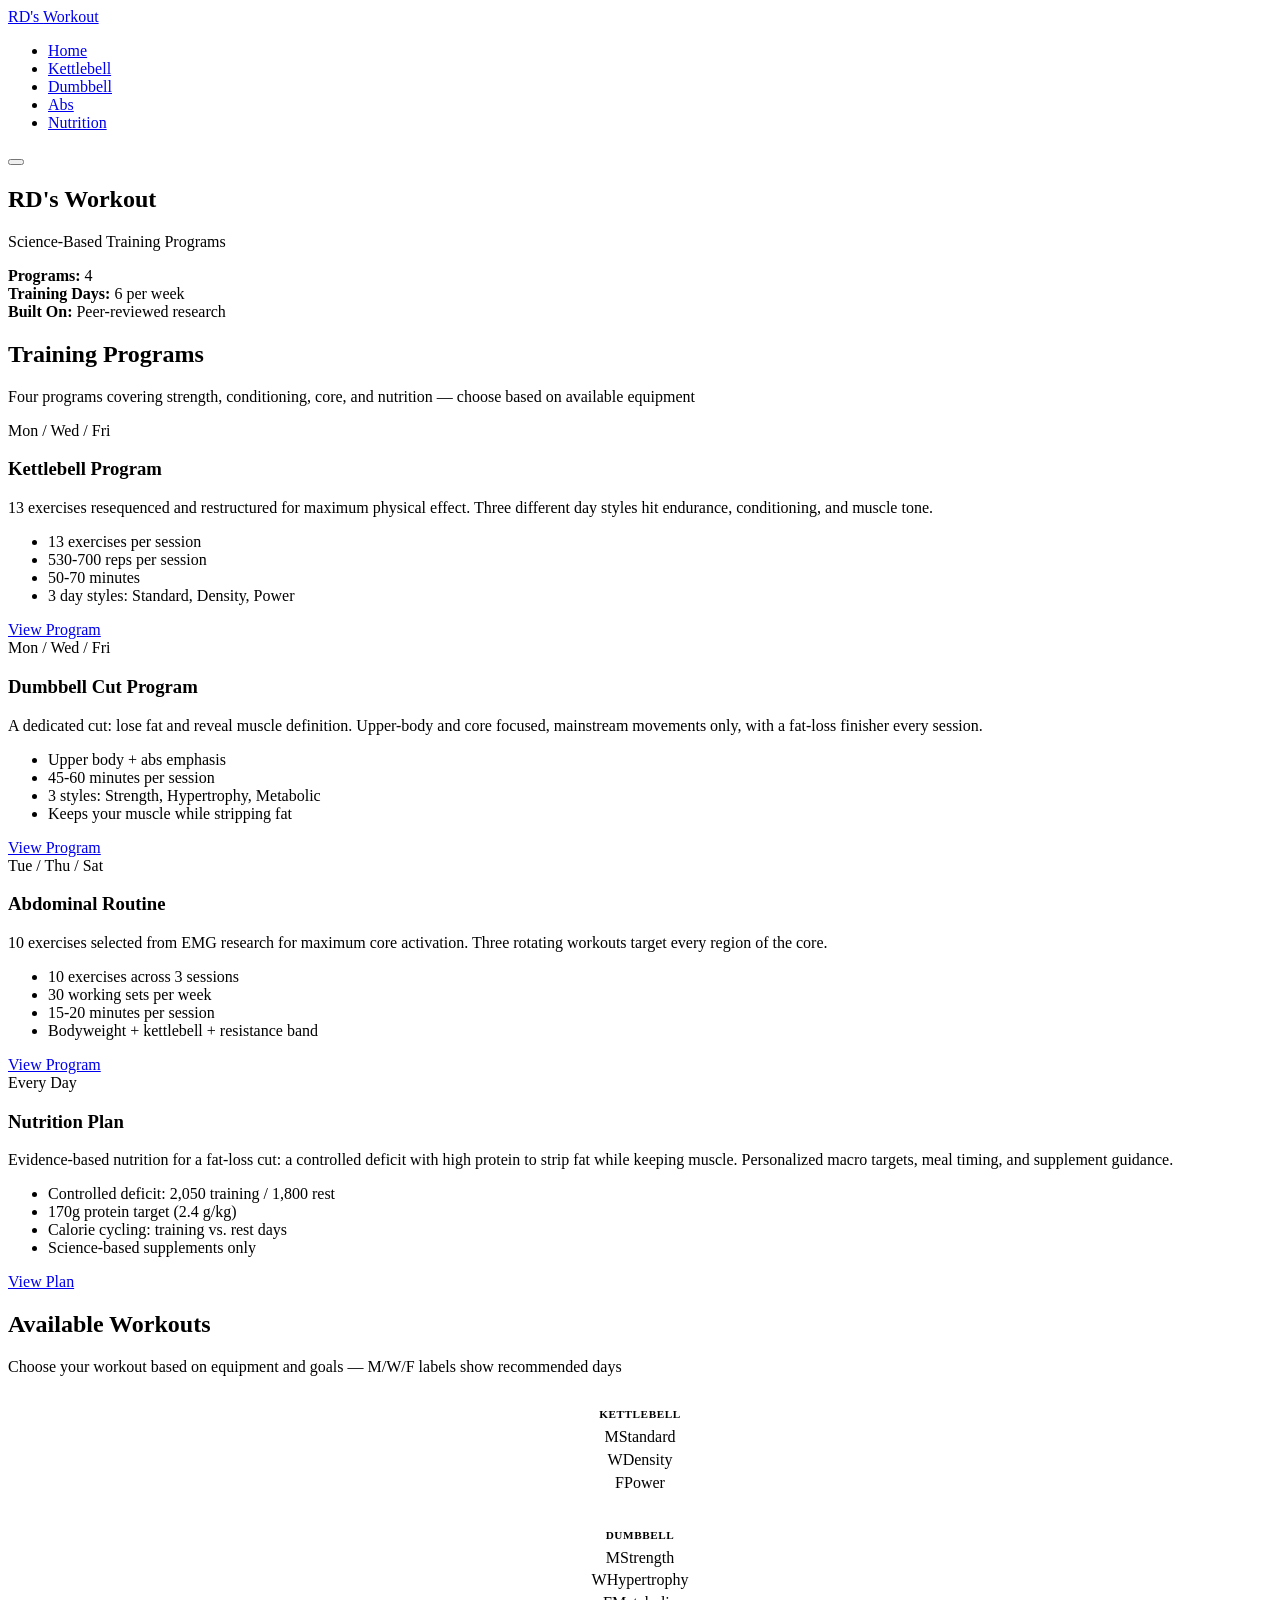
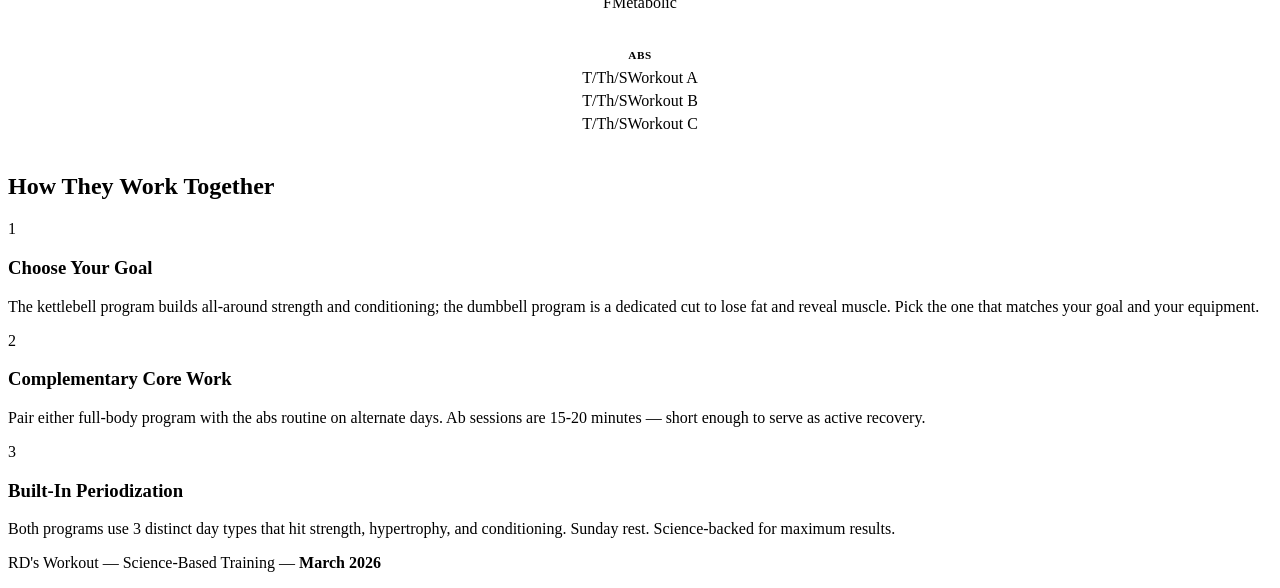
==== index.html @ 8291ac6d "Rework dumbbell program into a fat-loss cut Re-aim the dumbbell program at losing fat and revealing " ====
<!DOCTYPE html>
<html lang="en">
<head>
  <meta charset="UTF-8">
  <meta name="viewport" content="width=device-width, initial-scale=1.0">
  <title>RD's Workout</title>
  <link rel="preconnect" href="https://fonts.googleapis.com">
  <link href="https://fonts.googleapis.com/css2?family=Inter:wght@400;500;600;700;800&display=swap" rel="stylesheet">
  <link rel="stylesheet" href="css/style.css">
</head>
<body>

  <nav class="nav">
    <div class="nav-inner">
      <a href="index.html" class="nav-logo">RD's <span>Workout</span></a>
      <ul class="nav-links">
        <li><a href="index.html" class="active">Home</a></li>
        <li><a href="kettlebell.html">Kettlebell</a></li>
        <li><a href="dumbbell.html">Dumbbell</a></li>
        <li><a href="abs.html">Abs</a></li>
        <li><a href="nutrition.html">Nutrition</a></li>
      </ul>
      <button class="nav-toggle" aria-label="Toggle navigation" aria-expanded="false">
        <span></span><span></span><span></span>
      </button>
    </div>
  </nav>

  <main>
    <section class="hero">
      <div class="container">
        <h1>RD's Workout</h1>
        <p class="hero-subtitle">Science-Based Training Programs</p>
        <div class="hero-meta">
          <div class="hero-meta-item"><strong>Programs:</strong>&nbsp;4</div>
          <div class="hero-meta-item"><strong>Training Days:</strong>&nbsp;6 per week</div>
          <div class="hero-meta-item"><strong>Built On:</strong>&nbsp;Peer-reviewed research</div>
        </div>
      </div>
    </section>

    <!-- Programs -->
    <section class="section">
      <div class="container">
        <div class="section-header">
          <h2>Training Programs</h2>
          <p>Four programs covering strength, conditioning, core, and nutrition &mdash; choose based on available equipment</p>
        </div>

        <div class="program-grid" style="grid-template-columns: repeat(auto-fit, minmax(300px, 1fr));">
          <div class="program-card">
            <div class="program-schedule">Mon / Wed / Fri</div>
            <h3>Kettlebell Program</h3>
            <p>13 exercises resequenced and restructured for maximum physical effect. Three different day styles hit endurance, conditioning, and muscle tone.</p>
            <ul>
              <li>13 exercises per session</li>
              <li>530-700 reps per session</li>
              <li>50-70 minutes</li>
              <li>3 day styles: Standard, Density, Power</li>
            </ul>
            <a href="kettlebell.html" class="btn btn-primary">View Program</a>
          </div>

          <div class="program-card db-card">
            <div class="program-schedule">Mon / Wed / Fri</div>
            <h3>Dumbbell Cut Program</h3>
            <p>A dedicated cut: lose fat and reveal muscle definition. Upper-body and core focused, mainstream movements only, with a fat-loss finisher every session.</p>
            <ul>
              <li>Upper body + abs emphasis</li>
              <li>45-60 minutes per session</li>
              <li>3 styles: Strength, Hypertrophy, Metabolic</li>
              <li>Keeps your muscle while stripping fat</li>
            </ul>
            <a href="dumbbell.html" class="btn btn-primary">View Program</a>
          </div>

          <div class="program-card abs-card">
            <div class="program-schedule">Tue / Thu / Sat</div>
            <h3>Abdominal Routine</h3>
            <p>10 exercises selected from EMG research for maximum core activation. Three rotating workouts target every region of the core.</p>
            <ul>
              <li>10 exercises across 3 sessions</li>
              <li>30 working sets per week</li>
              <li>15-20 minutes per session</li>
              <li>Bodyweight + kettlebell + resistance band</li>
            </ul>
            <a href="abs.html" class="btn btn-primary">View Program</a>
          </div>

          <div class="program-card" style="border-top-color: #006BA6;">
            <div class="program-schedule">Every Day</div>
            <h3>Nutrition Plan</h3>
            <p>Evidence-based nutrition for a fat-loss cut: a controlled deficit with high protein to strip fat while keeping muscle. Personalized macro targets, meal timing, and supplement guidance.</p>
            <ul>
              <li>Controlled deficit: 2,050 training / 1,800 rest</li>
              <li>170g protein target (2.4 g/kg)</li>
              <li>Calorie cycling: training vs. rest days</li>
              <li>Science-based supplements only</li>
            </ul>
            <a href="nutrition.html" class="btn btn-primary">View Plan</a>
          </div>
        </div>
      </div>
    </section>

    <!-- Available Workouts -->
    <section class="section section-alt">
      <div class="container">
        <div class="section-header">
          <h2>Available Workouts</h2>
          <p>Choose your workout based on equipment and goals &mdash; M/W/F labels show recommended days</p>
        </div>

        <div class="card-grid" style="grid-template-columns: repeat(auto-fit, minmax(220px, 1fr));">
          <div class="card" style="text-align:center; padding:1rem;">
            <div style="font-size:0.7rem; text-transform:uppercase; letter-spacing:0.05em; color:var(--gray-600); font-weight:600; margin-bottom:0.5rem;">Kettlebell</div>
            <div class="week-day kb" style="margin:0.3rem 0;"><span class="week-day-name">M</span>Standard</div>
            <div class="week-day kb" style="margin:0.3rem 0;"><span class="week-day-name">W</span>Density</div>
            <div class="week-day kb" style="margin:0.3rem 0;"><span class="week-day-name">F</span>Power</div>
          </div>
          <div class="card" style="text-align:center; padding:1rem;">
            <div style="font-size:0.7rem; text-transform:uppercase; letter-spacing:0.05em; color:var(--gray-600); font-weight:600; margin-bottom:0.5rem;">Dumbbell</div>
            <div class="week-day db" style="margin:0.3rem 0;"><span class="week-day-name">M</span>Strength</div>
            <div class="week-day db" style="margin:0.3rem 0;"><span class="week-day-name">W</span>Hypertrophy</div>
            <div class="week-day db" style="margin:0.3rem 0;"><span class="week-day-name">F</span>Metabolic</div>
          </div>
          <div class="card" style="text-align:center; padding:1rem;">
            <div style="font-size:0.7rem; text-transform:uppercase; letter-spacing:0.05em; color:var(--gray-600); font-weight:600; margin-bottom:0.5rem;">Abs</div>
            <div class="week-day abs-day" style="margin:0.3rem 0;"><span class="week-day-name">T/Th/S</span>Workout A</div>
            <div class="week-day abs-day" style="margin:0.3rem 0;"><span class="week-day-name">T/Th/S</span>Workout B</div>
            <div class="week-day abs-day" style="margin:0.3rem 0;"><span class="week-day-name">T/Th/S</span>Workout C</div>
          </div>
        </div>
      </div>
    </section>

    <!-- How They Work Together -->
    <section class="section">
      <div class="container">
        <div class="section-header">
          <h2>How They Work Together</h2>
        </div>
        <div class="card-grid">
          <div class="card">
            <div class="card-number">1</div>
            <h3>Choose Your Goal</h3>
            <p>The kettlebell program builds all-around strength and conditioning; the dumbbell program is a dedicated cut to lose fat and reveal muscle. Pick the one that matches your goal and your equipment.</p>
          </div>
          <div class="card">
            <div class="card-number">2</div>
            <h3>Complementary Core Work</h3>
            <p>Pair either full-body program with the abs routine on alternate days. Ab sessions are 15-20 minutes &mdash; short enough to serve as active recovery.</p>
          </div>
          <div class="card">
            <div class="card-number">3</div>
            <h3>Built-In Periodization</h3>
            <p>Both programs use 3 distinct day types that hit strength, hypertrophy, and conditioning. Sunday rest. Science-backed for maximum results.</p>
          </div>
        </div>
      </div>
    </section>
  </main>

  <footer>
    <p>RD's Workout &mdash; Science-Based Training &mdash; <strong>March 2026</strong></p>
  </footer>

  <script src="js/main.js"></script>
</body>
</html>
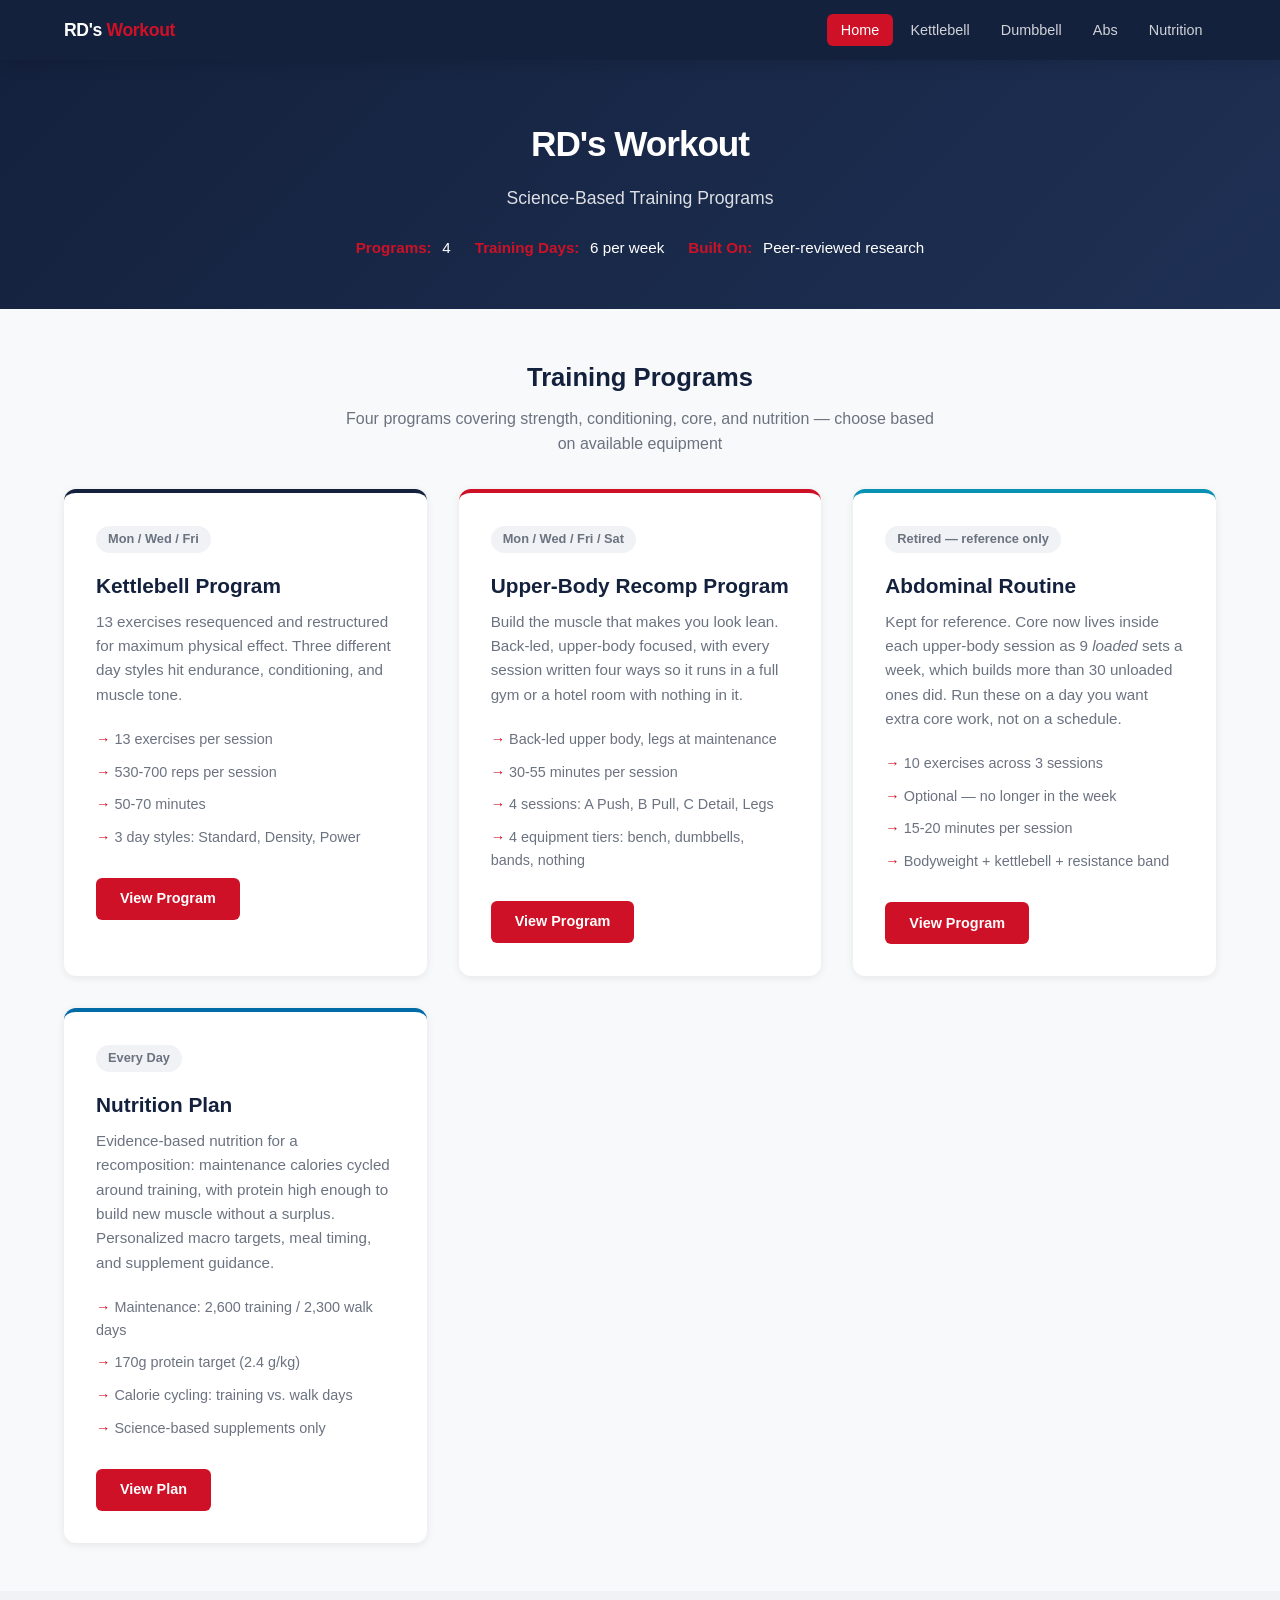
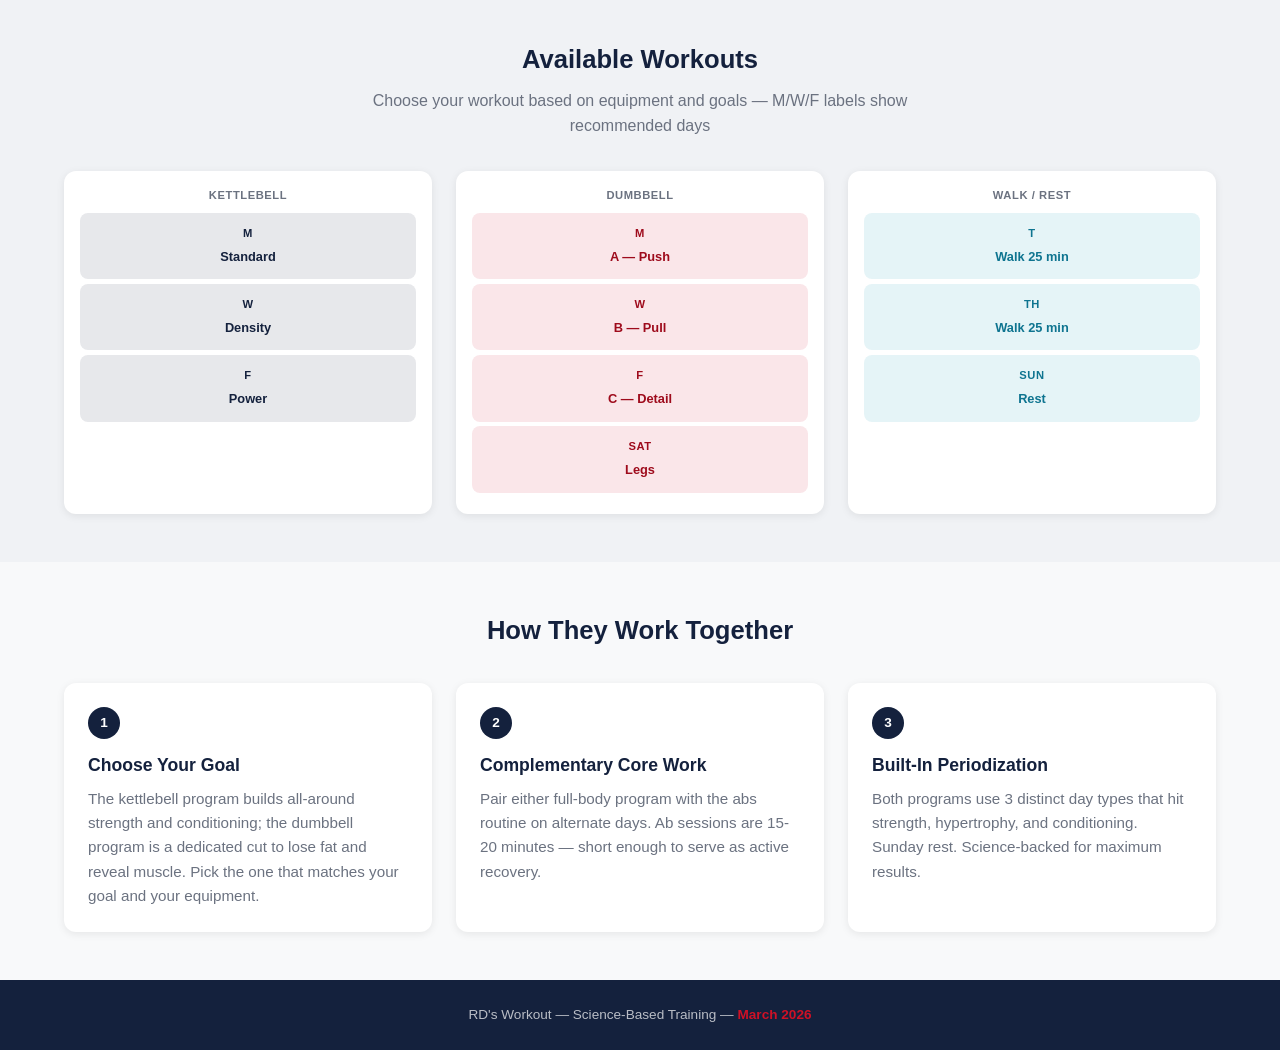
==== commit 9ddfde25: "Rework dumbbell program from fat-loss cut into upper-body recomposition At 155 lbs and 5'9.75", ther" ====
--- a/index.html
+++ b/index.html
@@ -62,25 +62,25 @@
           </div>
 
           <div class="program-card db-card">
-            <div class="program-schedule">Mon / Wed / Fri</div>
-            <h3>Dumbbell Cut Program</h3>
-            <p>A dedicated cut: lose fat and reveal muscle definition. Upper-body and core focused, mainstream movements only, with a fat-loss finisher every session.</p>
+            <div class="program-schedule">Mon / Wed / Fri / Sat</div>
+            <h3>Upper-Body Recomp Program</h3>
+            <p>Build the muscle that makes you look lean. Back-led, upper-body focused, with every session written four ways so it runs in a full gym or a hotel room with nothing in it.</p>
             <ul>
-              <li>Upper body + abs emphasis</li>
-              <li>45-60 minutes per session</li>
-              <li>3 styles: Strength, Hypertrophy, Metabolic</li>
-              <li>Keeps your muscle while stripping fat</li>
+              <li>Back-led upper body, legs at maintenance</li>
+              <li>30-55 minutes per session</li>
+              <li>4 sessions: A Push, B Pull, C Detail, Legs</li>
+              <li>4 equipment tiers: bench, dumbbells, bands, nothing</li>
             </ul>
             <a href="dumbbell.html" class="btn btn-primary">View Program</a>
           </div>
 
           <div class="program-card abs-card">
-            <div class="program-schedule">Tue / Thu / Sat</div>
+            <div class="program-schedule">Retired &mdash; reference only</div>
             <h3>Abdominal Routine</h3>
-            <p>10 exercises selected from EMG research for maximum core activation. Three rotating workouts target every region of the core.</p>
+            <p>Kept for reference. Core now lives inside each upper-body session as 9 <em>loaded</em> sets a week, which builds more than 30 unloaded ones did. Run these on a day you want extra core work, not on a schedule.</p>
             <ul>
               <li>10 exercises across 3 sessions</li>
-              <li>30 working sets per week</li>
+              <li>Optional &mdash; no longer in the week</li>
               <li>15-20 minutes per session</li>
               <li>Bodyweight + kettlebell + resistance band</li>
             </ul>
@@ -90,11 +90,11 @@
           <div class="program-card" style="border-top-color: #006BA6;">
             <div class="program-schedule">Every Day</div>
             <h3>Nutrition Plan</h3>
-            <p>Evidence-based nutrition for a fat-loss cut: a controlled deficit with high protein to strip fat while keeping muscle. Personalized macro targets, meal timing, and supplement guidance.</p>
+            <p>Evidence-based nutrition for a recomposition: maintenance calories cycled around training, with protein high enough to build new muscle without a surplus. Personalized macro targets, meal timing, and supplement guidance.</p>
             <ul>
-              <li>Controlled deficit: 2,050 training / 1,800 rest</li>
+              <li>Maintenance: 2,600 training / 2,300 walk days</li>
               <li>170g protein target (2.4 g/kg)</li>
-              <li>Calorie cycling: training vs. rest days</li>
+              <li>Calorie cycling: training vs. walk days</li>
               <li>Science-based supplements only</li>
             </ul>
             <a href="nutrition.html" class="btn btn-primary">View Plan</a>
@@ -120,15 +120,16 @@
           </div>
           <div class="card" style="text-align:center; padding:1rem;">
             <div style="font-size:0.7rem; text-transform:uppercase; letter-spacing:0.05em; color:var(--gray-600); font-weight:600; margin-bottom:0.5rem;">Dumbbell</div>
-            <div class="week-day db" style="margin:0.3rem 0;"><span class="week-day-name">M</span>Strength</div>
-            <div class="week-day db" style="margin:0.3rem 0;"><span class="week-day-name">W</span>Hypertrophy</div>
-            <div class="week-day db" style="margin:0.3rem 0;"><span class="week-day-name">F</span>Metabolic</div>
+            <div class="week-day db" style="margin:0.3rem 0;"><span class="week-day-name">M</span>A &mdash; Push</div>
+            <div class="week-day db" style="margin:0.3rem 0;"><span class="week-day-name">W</span>B &mdash; Pull</div>
+            <div class="week-day db" style="margin:0.3rem 0;"><span class="week-day-name">F</span>C &mdash; Detail</div>
+            <div class="week-day db" style="margin:0.3rem 0;"><span class="week-day-name">Sat</span>Legs</div>
           </div>
           <div class="card" style="text-align:center; padding:1rem;">
-            <div style="font-size:0.7rem; text-transform:uppercase; letter-spacing:0.05em; color:var(--gray-600); font-weight:600; margin-bottom:0.5rem;">Abs</div>
-            <div class="week-day abs-day" style="margin:0.3rem 0;"><span class="week-day-name">T/Th/S</span>Workout A</div>
-            <div class="week-day abs-day" style="margin:0.3rem 0;"><span class="week-day-name">T/Th/S</span>Workout B</div>
-            <div class="week-day abs-day" style="margin:0.3rem 0;"><span class="week-day-name">T/Th/S</span>Workout C</div>
+            <div style="font-size:0.7rem; text-transform:uppercase; letter-spacing:0.05em; color:var(--gray-600); font-weight:600; margin-bottom:0.5rem;">Walk / Rest</div>
+            <div class="week-day abs-day" style="margin:0.3rem 0;"><span class="week-day-name">T</span>Walk 25 min</div>
+            <div class="week-day abs-day" style="margin:0.3rem 0;"><span class="week-day-name">Th</span>Walk 25 min</div>
+            <div class="week-day abs-day" style="margin:0.3rem 0;"><span class="week-day-name">Sun</span>Rest</div>
           </div>
         </div>
       </div>
--- a/css/style.css
+++ b/css/style.css
@@ -0,0 +1,933 @@
+/* ============================================
+   Kettlebell Workout — Clean & Modern Theme
+   ============================================ */
+
+:root {
+  --navy: #14213D;
+  --navy-light: #1e3054;
+  --accent: #CE1126;
+  --accent-hover: #a80e1f;
+  --powder-blue: #006BA6;
+  --bg: #f8f9fa;
+  --white: #ffffff;
+  --gray-50: #f0f2f5;
+  --gray-100: #e1e5ea;
+  --gray-300: #b0b8c4;
+  --gray-600: #6b7280;
+  --gray-800: #333333;
+  --shadow: 0 2px 8px rgba(0,0,0,0.08);
+  --shadow-lg: 0 4px 16px rgba(0,0,0,0.12);
+  --radius: 8px;
+  --radius-lg: 12px;
+  --transition: 0.2s ease;
+}
+
+/* Reset */
+*, *::before, *::after { box-sizing: border-box; margin: 0; padding: 0; }
+
+body {
+  font-family: 'Inter', -apple-system, BlinkMacSystemFont, 'Segoe UI', Roboto, sans-serif;
+  background: var(--bg);
+  color: var(--gray-800);
+  line-height: 1.6;
+  -webkit-font-smoothing: antialiased;
+}
+
+a { color: var(--navy); text-decoration: none; transition: color var(--transition); }
+a:hover { color: var(--accent); }
+
+/* ============================================
+   Navigation
+   ============================================ */
+
+.nav {
+  position: fixed;
+  top: 0;
+  left: 0;
+  right: 0;
+  z-index: 1000;
+  background: var(--navy);
+  box-shadow: var(--shadow-lg);
+}
+
+.nav-inner {
+  max-width: 1200px;
+  margin: 0 auto;
+  padding: 0 1.5rem;
+  display: flex;
+  align-items: center;
+  justify-content: space-between;
+  height: 60px;
+}
+
+.nav-logo {
+  color: var(--white);
+  font-weight: 700;
+  font-size: 1.1rem;
+  letter-spacing: -0.02em;
+}
+
+.nav-logo span { color: var(--accent); }
+
+.nav-links {
+  display: flex;
+  list-style: none;
+  gap: 0.25rem;
+}
+
+.nav-links a {
+  color: rgba(255,255,255,0.8);
+  padding: 0.5rem 0.85rem;
+  border-radius: 6px;
+  font-size: 0.9rem;
+  font-weight: 500;
+  transition: all var(--transition);
+}
+
+.nav-links a:hover { color: var(--white); background: rgba(255,255,255,0.1); }
+.nav-links a.active { color: var(--white); background: var(--accent); }
+
+.nav-toggle {
+  display: none;
+  background: none;
+  border: none;
+  cursor: pointer;
+  padding: 0.5rem;
+}
+
+.nav-toggle span {
+  display: block;
+  width: 24px;
+  height: 2px;
+  background: var(--white);
+  margin: 5px 0;
+  transition: all var(--transition);
+}
+
+/* Sub-navigation (KB pages) */
+.subnav {
+  background: var(--gray-50);
+  border-bottom: 1px solid var(--gray-100);
+  position: fixed;
+  top: 60px;
+  left: 0;
+  right: 0;
+  z-index: 999;
+}
+
+.subnav-inner {
+  max-width: 1200px;
+  margin: 0 auto;
+  padding: 0 1.5rem;
+  display: flex;
+  gap: 0.25rem;
+  height: 40px;
+  align-items: center;
+}
+
+.subnav a {
+  color: var(--gray-600);
+  padding: 0.35rem 0.75rem;
+  border-radius: 5px;
+  font-size: 0.82rem;
+  font-weight: 500;
+  transition: all var(--transition);
+}
+
+.subnav a:hover { color: var(--navy); background: var(--gray-100); }
+.subnav a.active { color: var(--white); background: var(--navy); }
+
+.has-subnav main { padding-top: 100px; }
+
+/* ============================================
+   Layout
+   ============================================ */
+
+.container {
+  max-width: 1200px;
+  margin: 0 auto;
+  padding: 0 1.5rem;
+}
+
+main { padding-top: 60px; }
+
+/* ============================================
+   Hero
+   ============================================ */
+
+.hero {
+  background: linear-gradient(135deg, var(--navy) 0%, var(--navy-light) 100%);
+  color: var(--white);
+  padding: 3.5rem 0 3rem;
+  text-align: center;
+}
+
+.hero h1 {
+  font-size: 2.2rem;
+  font-weight: 800;
+  letter-spacing: -0.03em;
+  margin-bottom: 0.75rem;
+}
+
+.hero-subtitle {
+  font-size: 1.1rem;
+  opacity: 0.85;
+  margin-bottom: 1.5rem;
+}
+
+.hero-meta {
+  display: flex;
+  justify-content: center;
+  flex-wrap: wrap;
+  gap: 1.5rem;
+}
+
+.hero-meta-item {
+  display: flex;
+  align-items: center;
+  gap: 0.4rem;
+  font-size: 0.95rem;
+}
+
+.hero-meta-item strong { color: var(--accent); }
+
+/* ============================================
+   Day Header (workout pages)
+   ============================================ */
+
+.day-hero {
+  padding: 3rem 0 2rem;
+  text-align: center;
+}
+
+.day-hero.monday { background: linear-gradient(135deg, #14213D 0%, #1e3054 100%); color: white; }
+.day-hero.wednesday { background: linear-gradient(135deg, #9e0b1c 0%, #CE1126 100%); color: white; }
+.day-hero.friday { background: linear-gradient(135deg, #14213D 0%, #1e3054 100%); color: white; }
+.day-hero.strength { background: linear-gradient(135deg, #14213D 0%, #1e3054 100%); color: white; }
+.day-hero.hypertrophy { background: linear-gradient(135deg, #9e0b1c 0%, #CE1126 100%); color: white; }
+.day-hero.metabolic { background: linear-gradient(135deg, #004d73 0%, #006BA6 100%); color: white; }
+
+.day-hero h1 { font-size: 2rem; font-weight: 800; margin-bottom: 0.5rem; }
+.day-hero .day-tag {
+  display: inline-block;
+  background: rgba(255,255,255,0.2);
+  padding: 0.25rem 1rem;
+  border-radius: 20px;
+  font-size: 0.85rem;
+  font-weight: 600;
+  text-transform: uppercase;
+  letter-spacing: 0.05em;
+  margin-bottom: 1rem;
+}
+
+.day-info {
+  display: flex;
+  justify-content: center;
+  flex-wrap: wrap;
+  gap: 2rem;
+  margin-top: 1rem;
+}
+
+.day-info-item { font-size: 0.95rem; opacity: 0.9; }
+.day-info-item strong { opacity: 1; }
+
+/* ============================================
+   Section
+   ============================================ */
+
+.section { padding: 3rem 0; }
+.section-alt { background: var(--gray-50); }
+
+.section-header {
+  text-align: center;
+  margin-bottom: 2rem;
+}
+
+.section-header h2 {
+  font-size: 1.6rem;
+  color: var(--navy);
+  font-weight: 700;
+  margin-bottom: 0.5rem;
+}
+
+.section-header p {
+  color: var(--gray-600);
+  max-width: 600px;
+  margin: 0 auto;
+}
+
+/* ============================================
+   Cards
+   ============================================ */
+
+.card-grid {
+  display: grid;
+  grid-template-columns: repeat(auto-fit, minmax(320px, 1fr));
+  gap: 1.5rem;
+}
+
+.card {
+  background: var(--white);
+  border-radius: var(--radius-lg);
+  box-shadow: var(--shadow);
+  padding: 1.5rem;
+  transition: box-shadow var(--transition), transform var(--transition);
+}
+
+.card:hover { box-shadow: var(--shadow-lg); transform: translateY(-2px); }
+
+.card-number {
+  display: inline-flex;
+  align-items: center;
+  justify-content: center;
+  width: 32px;
+  height: 32px;
+  background: var(--navy);
+  color: var(--white);
+  border-radius: 50%;
+  font-size: 0.85rem;
+  font-weight: 700;
+  margin-bottom: 0.75rem;
+}
+
+.card h3 {
+  font-size: 1.1rem;
+  color: var(--navy);
+  margin-bottom: 0.5rem;
+}
+
+.card p { color: var(--gray-600); font-size: 0.95rem; }
+
+/* Day cards */
+.day-card {
+  border-top: 4px solid var(--navy);
+  text-align: center;
+}
+
+.day-card.monday-card { border-top-color: var(--navy); }
+.day-card.wednesday-card { border-top-color: var(--accent); }
+.day-card.friday-card { border-top-color: #006BA6; }
+.day-card.strength-card { border-top-color: var(--navy); }
+.day-card.hypertrophy-card { border-top-color: var(--accent); }
+.day-card.metabolic-card { border-top-color: var(--powder-blue); }
+
+.day-card h3 { font-size: 1.2rem; margin-bottom: 0.25rem; }
+.day-card .day-label { color: var(--gray-600); font-size: 0.85rem; text-transform: uppercase; letter-spacing: 0.05em; font-weight: 600; margin-bottom: 0.75rem; }
+.day-card ul { list-style: none; text-align: left; margin: 1rem 0; }
+.day-card ul li { padding: 0.3rem 0; font-size: 0.9rem; color: var(--gray-600); }
+.day-card ul li::before { content: "→ "; color: var(--accent); font-weight: 700; }
+
+.btn {
+  display: inline-block;
+  padding: 0.6rem 1.5rem;
+  border-radius: 6px;
+  font-weight: 600;
+  font-size: 0.9rem;
+  transition: all var(--transition);
+  cursor: pointer;
+  border: none;
+}
+
+.btn-primary { background: var(--accent); color: var(--white); }
+.btn-primary:hover { background: var(--accent-hover); color: var(--white); }
+.btn-outline { border: 2px solid var(--navy); color: var(--navy); background: transparent; }
+.btn-outline:hover { background: var(--navy); color: var(--white); }
+
+/* ============================================
+   Tables
+   ============================================ */
+
+.table-wrap {
+  overflow-x: auto;
+  margin: 1.5rem 0;
+  border-radius: var(--radius-lg);
+  box-shadow: var(--shadow);
+}
+
+table {
+  width: 100%;
+  border-collapse: collapse;
+  background: var(--white);
+  font-size: 0.9rem;
+}
+
+thead { background: var(--navy); color: var(--white); }
+thead th {
+  padding: 0.85rem 1rem;
+  text-align: left;
+  font-weight: 600;
+  font-size: 0.8rem;
+  text-transform: uppercase;
+  letter-spacing: 0.04em;
+  white-space: nowrap;
+}
+
+tbody td {
+  padding: 0.75rem 1rem;
+  border-bottom: 1px solid var(--gray-100);
+  vertical-align: top;
+}
+
+tbody tr:last-child td { border-bottom: none; }
+tbody tr:hover { background: var(--gray-50); }
+
+.exercise-name { font-weight: 600; color: var(--navy); }
+
+.phase-badge {
+  display: inline-block;
+  padding: 0.15rem 0.5rem;
+  border-radius: 4px;
+  font-size: 0.7rem;
+  font-weight: 700;
+  text-transform: uppercase;
+  letter-spacing: 0.03em;
+}
+
+.phase-power { background: #fef3c7; color: #92400e; }
+.phase-compound-pull { background: #dbeafe; color: #1e40af; }
+.phase-compound-push { background: #ede9fe; color: #5b21b6; }
+.phase-accessory { background: #d1fae5; color: #065f46; }
+.phase-isolation { background: #fce7f3; color: #9d174d; }
+.phase-core { background: #ffedd5; color: #9a3412; }
+.phase-mobility { background: #e0e7ff; color: #3730a3; }
+.phase-stability { background: #ccfbf1; color: #0f766e; }
+.phase-flexion { background: #fef3c7; color: #92400e; }
+.phase-rotation { background: #ede9fe; color: #5b21b6; }
+.phase-isometric { background: #e0e7ff; color: #3730a3; }
+.phase-anti-rotation { background: #dbeafe; color: #1e40af; }
+.phase-compound-lower { background: #fef3c7; color: #92400e; }
+.phase-finisher { background: #fecaca; color: #991b1b; }
+.phase-carry { background: #ccfbf1; color: #0f766e; }
+
+.demo-link {
+  display: inline-block;
+  margin-top: 0.25rem;
+  font-size: 0.8rem;
+  color: var(--accent);
+  font-weight: 600;
+}
+
+.demo-link:hover { text-decoration: underline; }
+
+.total-reps {
+  background: var(--navy);
+  color: var(--white);
+  padding: 1rem 1.5rem;
+  border-radius: var(--radius);
+  text-align: center;
+  font-weight: 600;
+  margin: 1.5rem 0;
+}
+
+/* ============================================
+   Exercise Cards (exercises page)
+   ============================================ */
+
+.exercise-card {
+  background: var(--white);
+  border-radius: var(--radius-lg);
+  box-shadow: var(--shadow);
+  overflow: hidden;
+  margin-bottom: 2rem;
+}
+
+.exercise-card-header {
+  display: flex;
+  align-items: center;
+  gap: 1rem;
+  padding: 1.25rem 1.5rem;
+  background: var(--gray-50);
+  border-bottom: 1px solid var(--gray-100);
+}
+
+.exercise-card-num {
+  display: inline-flex;
+  align-items: center;
+  justify-content: center;
+  width: 40px;
+  height: 40px;
+  background: var(--navy);
+  color: var(--white);
+  border-radius: 50%;
+  font-size: 1rem;
+  font-weight: 700;
+  flex-shrink: 0;
+}
+
+.exercise-card-header h3 { font-size: 1.2rem; color: var(--navy); }
+
+.exercise-card-body {
+  display: grid;
+  grid-template-columns: 1fr 1fr;
+  gap: 1.5rem;
+  padding: 1.5rem;
+}
+
+.video-wrap {
+  position: relative;
+  padding-bottom: 56.25%;
+  height: 0;
+  border-radius: var(--radius);
+  overflow: hidden;
+  background: #000;
+}
+
+.video-wrap iframe {
+  position: absolute;
+  top: 0;
+  left: 0;
+  width: 100%;
+  height: 100%;
+  border: none;
+}
+
+.form-cues h4 {
+  font-size: 0.95rem;
+  color: var(--navy);
+  margin-bottom: 0.75rem;
+}
+
+.form-cues ul {
+  list-style: none;
+  padding: 0;
+}
+
+.form-cues li {
+  padding: 0.35rem 0;
+  padding-left: 1.25rem;
+  position: relative;
+  font-size: 0.9rem;
+  color: var(--gray-600);
+}
+
+.form-cues li::before {
+  content: "→";
+  position: absolute;
+  left: 0;
+  color: var(--accent);
+  font-weight: 700;
+}
+
+.exercise-usage {
+  grid-column: 1 / -1;
+  padding-top: 1rem;
+  border-top: 1px solid var(--gray-100);
+  font-size: 0.85rem;
+  color: var(--gray-600);
+}
+
+.exercise-usage strong { color: var(--navy); }
+
+.no-video {
+  display: flex;
+  flex-direction: column;
+  align-items: center;
+  justify-content: center;
+  background: var(--gray-50);
+  border-radius: var(--radius);
+  padding: 2rem;
+  text-align: center;
+  min-height: 200px;
+}
+
+.no-video p { color: var(--gray-600); font-size: 0.9rem; margin-bottom: 0.75rem; }
+
+/* ============================================
+   Cooldown
+   ============================================ */
+
+.cooldown {
+  background: var(--gray-50);
+  border-radius: var(--radius-lg);
+  padding: 1.5rem;
+  margin: 2rem 0;
+}
+
+.cooldown h3 {
+  color: var(--navy);
+  font-size: 1.1rem;
+  margin-bottom: 0.75rem;
+}
+
+.cooldown ul { list-style: none; }
+.cooldown li {
+  padding: 0.3rem 0;
+  font-size: 0.9rem;
+  color: var(--gray-600);
+}
+.cooldown li::before { content: "• "; color: var(--accent); font-weight: 700; }
+
+/* ============================================
+   Day Navigation
+   ============================================ */
+
+.day-nav {
+  display: flex;
+  justify-content: space-between;
+  padding: 2rem 0;
+  border-top: 1px solid var(--gray-100);
+  margin-top: 2rem;
+}
+
+.day-nav a {
+  display: flex;
+  align-items: center;
+  gap: 0.5rem;
+  font-weight: 600;
+  font-size: 0.95rem;
+}
+
+/* ============================================
+   Progression Timeline
+   ============================================ */
+
+.timeline {
+  position: relative;
+  padding-left: 2rem;
+}
+
+.timeline::before {
+  content: "";
+  position: absolute;
+  left: 0.5rem;
+  top: 0;
+  bottom: 0;
+  width: 3px;
+  background: var(--gray-100);
+  border-radius: 2px;
+}
+
+.timeline-item {
+  position: relative;
+  padding-bottom: 2rem;
+}
+
+.timeline-item::before {
+  content: "";
+  position: absolute;
+  left: -1.65rem;
+  top: 0.35rem;
+  width: 12px;
+  height: 12px;
+  border-radius: 50%;
+  background: var(--accent);
+  border: 3px solid var(--bg);
+}
+
+.timeline-item h3 {
+  color: var(--navy);
+  font-size: 1.1rem;
+  margin-bottom: 0.5rem;
+}
+
+.timeline-item ul { list-style: none; }
+.timeline-item li {
+  padding: 0.25rem 0;
+  font-size: 0.9rem;
+  color: var(--gray-600);
+}
+.timeline-item li::before { content: "→ "; color: var(--accent); font-weight: 700; }
+
+/* ============================================
+   Quick Reference
+   ============================================ */
+
+.quick-ref {
+  display: grid;
+  grid-template-columns: 1fr 1fr;
+  gap: 1.5rem;
+}
+
+.quick-ref-list {
+  background: var(--white);
+  border-radius: var(--radius-lg);
+  box-shadow: var(--shadow);
+  padding: 1.5rem;
+}
+
+.quick-ref-list h3 {
+  color: var(--navy);
+  margin-bottom: 1rem;
+  font-size: 1.1rem;
+}
+
+.quick-ref-list ol {
+  list-style: none;
+  counter-reset: item;
+}
+
+.quick-ref-list ol li {
+  counter-increment: item;
+  padding: 0.4rem 0;
+  font-size: 0.9rem;
+  display: flex;
+  align-items: center;
+  gap: 0.5rem;
+}
+
+.quick-ref-list ol li::before {
+  content: counter(item);
+  display: inline-flex;
+  align-items: center;
+  justify-content: center;
+  width: 24px;
+  height: 24px;
+  background: var(--navy);
+  color: var(--white);
+  border-radius: 50%;
+  font-size: 0.75rem;
+  font-weight: 700;
+  flex-shrink: 0;
+}
+
+/* ============================================
+   Footer
+   ============================================ */
+
+footer {
+  background: var(--navy);
+  color: rgba(255,255,255,0.7);
+  text-align: center;
+  padding: 1.5rem;
+  font-size: 0.85rem;
+}
+
+footer strong { color: var(--accent); }
+
+/* ============================================
+   Abs Program
+   ============================================ */
+
+.day-hero.abs { background: linear-gradient(135deg, #14213D 0%, #1e3054 100%); color: white; }
+
+.abs-card { border-top-color: #0891b2; }
+
+.program-grid {
+  display: grid;
+  grid-template-columns: 1fr 1fr;
+  gap: 2rem;
+  margin-top: 1.5rem;
+}
+
+.program-card {
+  background: var(--white);
+  border-radius: var(--radius-lg);
+  box-shadow: var(--shadow);
+  padding: 2rem;
+  border-top: 4px solid var(--navy);
+  transition: box-shadow var(--transition), transform var(--transition);
+}
+
+.program-card:hover { box-shadow: var(--shadow-lg); transform: translateY(-2px); }
+.program-card.abs-card { border-top-color: #0891b2; }
+
+.program-card h3 {
+  font-size: 1.3rem;
+  color: var(--navy);
+  margin-bottom: 0.5rem;
+}
+
+.program-card .program-schedule {
+  display: inline-block;
+  padding: 0.2rem 0.75rem;
+  border-radius: 20px;
+  font-size: 0.8rem;
+  font-weight: 600;
+  background: var(--gray-50);
+  color: var(--gray-600);
+  margin-bottom: 1rem;
+}
+
+.program-card p { color: var(--gray-600); font-size: 0.95rem; margin-bottom: 1rem; }
+.program-card ul { list-style: none; margin-bottom: 1.5rem; }
+.program-card ul li { padding: 0.3rem 0; font-size: 0.9rem; color: var(--gray-600); }
+.program-card ul li::before { content: "→ "; color: var(--accent); font-weight: 700; }
+
+.week-grid {
+  display: grid;
+  grid-template-columns: repeat(7, 1fr);
+  gap: 0.5rem;
+  text-align: center;
+  margin-top: 1.5rem;
+}
+
+.week-day {
+  padding: 0.75rem 0.25rem;
+  border-radius: var(--radius);
+  font-size: 0.8rem;
+  font-weight: 600;
+}
+
+.week-day .week-day-name {
+  display: block;
+  font-size: 0.7rem;
+  text-transform: uppercase;
+  letter-spacing: 0.05em;
+  margin-bottom: 0.25rem;
+}
+
+.week-day.kb { background: rgba(20,33,61,0.1); color: var(--navy); }
+.week-day.db { background: rgba(206,17,38,0.1); color: #9e0b1c; }
+.week-day.abs-day { background: rgba(8,145,178,0.1); color: #0e7490; }
+.week-day.rest { background: var(--gray-50); color: var(--gray-300); }
+
+/* Workout section dividers */
+.workout-divider {
+  display: flex;
+  align-items: center;
+  gap: 1rem;
+  margin: 2.5rem 0 1.5rem;
+}
+
+.workout-divider h3 {
+  white-space: nowrap;
+  color: var(--navy);
+  font-size: 1.2rem;
+}
+
+.workout-divider::after {
+  content: "";
+  flex: 1;
+  height: 2px;
+  background: var(--gray-100);
+}
+
+.workout-meta {
+  display: flex;
+  gap: 1.5rem;
+  flex-wrap: wrap;
+  margin-bottom: 1rem;
+  font-size: 0.9rem;
+  color: var(--gray-600);
+}
+
+.workout-meta strong { color: var(--navy); }
+
+/* ============================================
+   Responsive
+   ============================================ */
+
+@media (max-width: 768px) {
+  .nav-links { display: none; }
+  .nav-links.open {
+    display: flex;
+    flex-direction: column;
+    position: absolute;
+    top: 60px;
+    left: 0;
+    right: 0;
+    background: var(--navy);
+    padding: 1rem;
+    box-shadow: var(--shadow-lg);
+  }
+  .nav-toggle { display: block; }
+
+  .subnav-inner { gap: 0.15rem; overflow-x: auto; }
+  .subnav a { font-size: 0.75rem; padding: 0.3rem 0.5rem; white-space: nowrap; }
+  .has-subnav .nav-links.open { top: 60px; }
+
+  .hero h1 { font-size: 1.6rem; }
+  .hero-meta { gap: 0.75rem; }
+
+  .card-grid { grid-template-columns: 1fr; }
+  .program-grid { grid-template-columns: 1fr; }
+  .week-grid { grid-template-columns: repeat(7, 1fr); gap: 0.25rem; }
+  .week-day { padding: 0.5rem 0.15rem; font-size: 0.7rem; }
+
+  .exercise-card-body { grid-template-columns: 1fr; }
+
+  .quick-ref { grid-template-columns: 1fr; }
+
+  .day-hero h1 { font-size: 1.5rem; }
+  .day-info { gap: 1rem; }
+
+  table { font-size: 0.8rem; }
+  thead th, tbody td { padding: 0.5rem 0.6rem; }
+}
+
+@media (max-width: 480px) {
+  .hero h1 { font-size: 1.3rem; }
+  .section { padding: 2rem 0; }
+  .container { padding: 0 1rem; }
+}
+
+/* ============================================
+   Dumbbell Program
+   ============================================ */
+
+.program-card.db-card { border-top-color: var(--accent); }
+
+.superset-label {
+  display: inline-block;
+  padding: 0.15rem 0.5rem;
+  border-radius: 4px;
+  font-size: 0.7rem;
+  font-weight: 700;
+  text-transform: uppercase;
+  letter-spacing: 0.03em;
+  background: var(--accent);
+  color: var(--white);
+  margin-right: 0.5rem;
+}
+
+.circuit-header {
+  background: var(--navy);
+  color: var(--white);
+  padding: 0.6rem 1rem;
+  font-weight: 700;
+  font-size: 0.85rem;
+  text-transform: uppercase;
+  letter-spacing: 0.03em;
+}
+
+.circuit-header.circuit-b { background: #1e3054; }
+.circuit-header.finisher { background: #9e0b1c; }
+
+tbody tr.superset-a { background: rgba(206,17,38,0.03); }
+tbody tr.superset-b { background: rgba(206,17,38,0.06); border-bottom: 2px solid var(--gray-100) !important; }
+
+.tempo-badge {
+  display: inline-block;
+  padding: 0.1rem 0.4rem;
+  border-radius: 3px;
+  font-size: 0.7rem;
+  font-weight: 600;
+  background: var(--gray-50);
+  color: var(--gray-600);
+  font-family: monospace;
+}
+
+/* --- Equipment tier tabs (recomp program day pages) --- */
+.tier-tabs {
+  display: flex;
+  flex-wrap: wrap;
+  gap: 0.5rem;
+  justify-content: center;
+  margin-bottom: 1.25rem;
+}
+.tier-tab {
+  font-family: inherit;
+  font-size: 0.85rem;
+  font-weight: 600;
+  padding: 0.55rem 1rem;
+  border: 2px solid var(--gray-300, #d1d5db);
+  border-radius: 999px;
+  background: #fff;
+  color: var(--gray-600, #4b5563);
+  cursor: pointer;
+  transition: all 0.15s ease;
+}
+.tier-tab:hover { border-color: var(--navy, #003459); }
+.tier-tab.active {
+  background: var(--navy, #003459);
+  border-color: var(--navy, #003459);
+  color: #fff;
+}
+.tier-panel { display: none; }
+.tier-panel.active { display: block; }
+.tier-blurb {
+  text-align: center;
+  font-size: 0.85rem;
+  color: var(--gray-600, #4b5563);
+  margin-bottom: 1rem;
+}
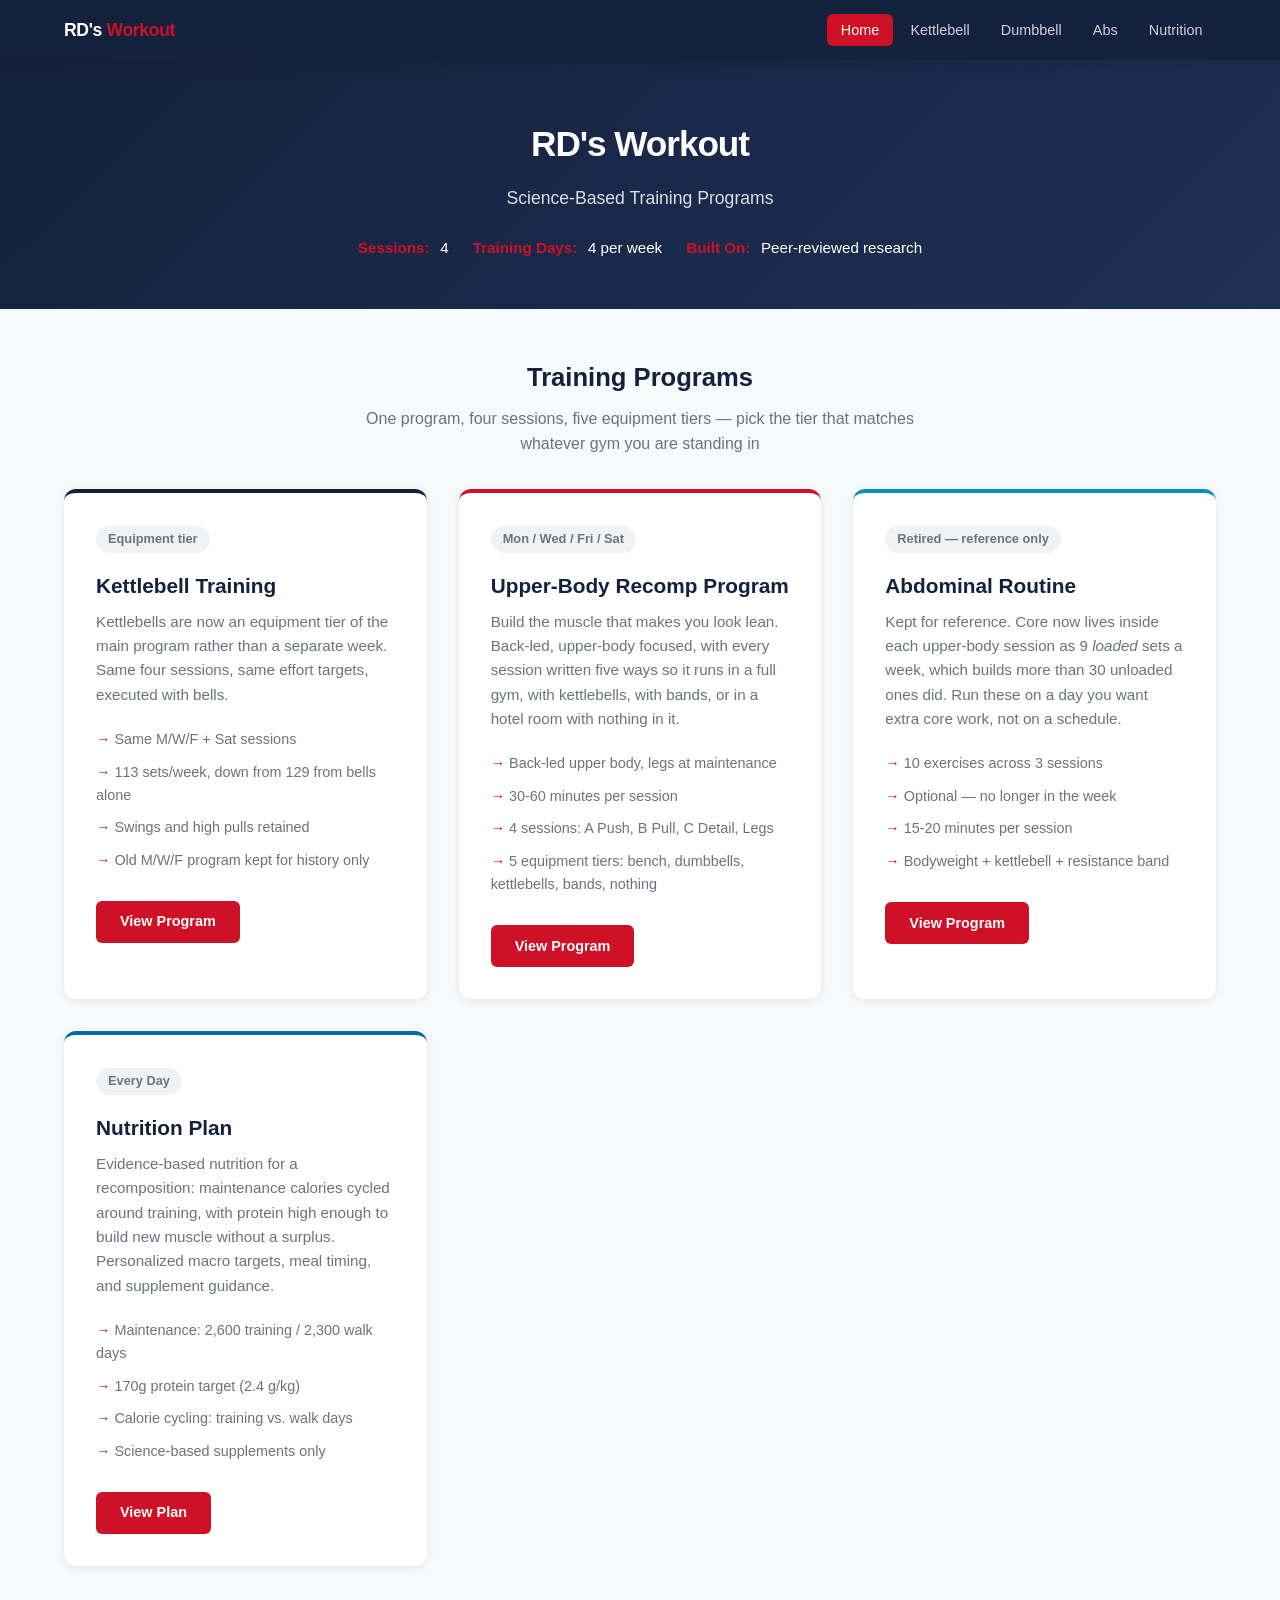
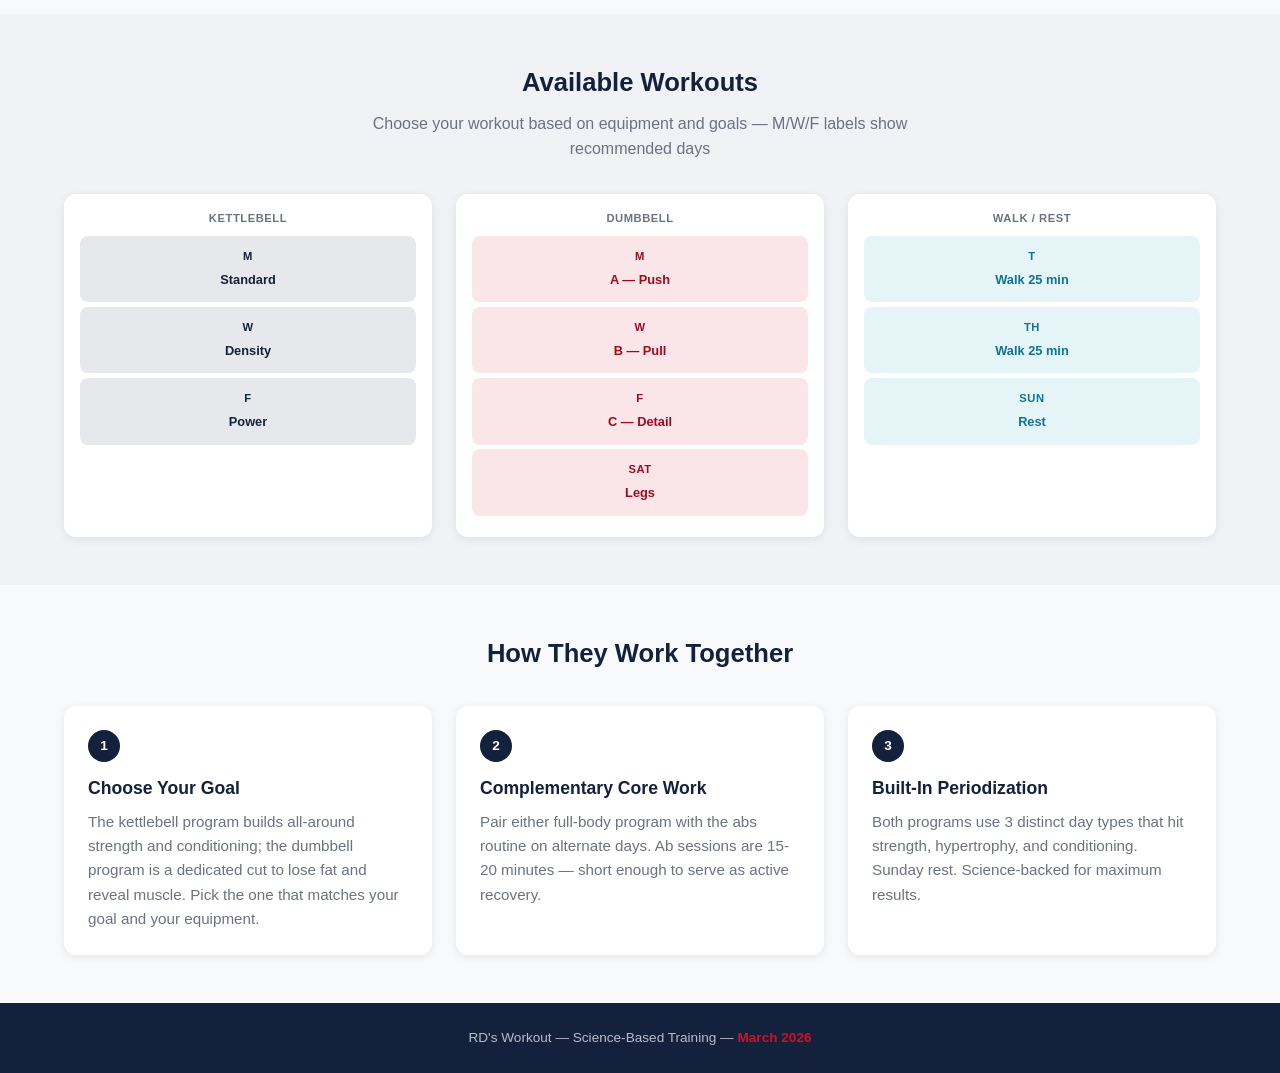
==== commit dfdc67f0: "Give the kettlebell program the same makeover: fifth equipment tier The KB program had not been touc" ====
--- a/index.html
+++ b/index.html
@@ -32,8 +32,8 @@
         <h1>RD's Workout</h1>
         <p class="hero-subtitle">Science-Based Training Programs</p>
         <div class="hero-meta">
-          <div class="hero-meta-item"><strong>Programs:</strong>&nbsp;4</div>
-          <div class="hero-meta-item"><strong>Training Days:</strong>&nbsp;6 per week</div>
+          <div class="hero-meta-item"><strong>Sessions:</strong>&nbsp;4</div>
+          <div class="hero-meta-item"><strong>Training Days:</strong>&nbsp;4 per week</div>
           <div class="hero-meta-item"><strong>Built On:</strong>&nbsp;Peer-reviewed research</div>
         </div>
       </div>
@@ -44,19 +44,19 @@
       <div class="container">
         <div class="section-header">
           <h2>Training Programs</h2>
-          <p>Four programs covering strength, conditioning, core, and nutrition &mdash; choose based on available equipment</p>
+          <p>One program, four sessions, five equipment tiers &mdash; pick the tier that matches whatever gym you are standing in</p>
         </div>
 
         <div class="program-grid" style="grid-template-columns: repeat(auto-fit, minmax(300px, 1fr));">
           <div class="program-card">
-            <div class="program-schedule">Mon / Wed / Fri</div>
-            <h3>Kettlebell Program</h3>
-            <p>13 exercises resequenced and restructured for maximum physical effect. Three different day styles hit endurance, conditioning, and muscle tone.</p>
+<div class="program-schedule">Equipment tier</div>
+            <h3>Kettlebell Training</h3>
+            <p>Kettlebells are now an equipment tier of the main program rather than a separate week. Same four sessions, same effort targets, executed with bells.</p>
             <ul>
-              <li>13 exercises per session</li>
-              <li>530-700 reps per session</li>
-              <li>50-70 minutes</li>
-              <li>3 day styles: Standard, Density, Power</li>
+              <li>Same M/W/F + Sat sessions</li>
+              <li>113 sets/week, down from 129 from bells alone</li>
+              <li>Swings and high pulls retained</li>
+              <li>Old M/W/F program kept for history only</li>
             </ul>
             <a href="kettlebell.html" class="btn btn-primary">View Program</a>
           </div>
@@ -64,12 +64,12 @@
           <div class="program-card db-card">
             <div class="program-schedule">Mon / Wed / Fri / Sat</div>
             <h3>Upper-Body Recomp Program</h3>
-            <p>Build the muscle that makes you look lean. Back-led, upper-body focused, with every session written four ways so it runs in a full gym or a hotel room with nothing in it.</p>
+            <p>Build the muscle that makes you look lean. Back-led, upper-body focused, with every session written five ways so it runs in a full gym, with kettlebells, with bands, or in a hotel room with nothing in it.</p>
             <ul>
               <li>Back-led upper body, legs at maintenance</li>
-              <li>30-55 minutes per session</li>
+              <li>30-60 minutes per session</li>
               <li>4 sessions: A Push, B Pull, C Detail, Legs</li>
-              <li>4 equipment tiers: bench, dumbbells, bands, nothing</li>
+              <li>5 equipment tiers: bench, dumbbells, kettlebells, bands, nothing</li>
             </ul>
             <a href="dumbbell.html" class="btn btn-primary">View Program</a>
           </div>
--- a/css/style.css
+++ b/css/style.css
@@ -931,3 +931,26 @@
   color: var(--gray-600, #4b5563);
   margin-bottom: 1rem;
 }
+
+/* --- The Rack Rule callout (effort-anchored prescription) --- */
+.rack-rule {
+  background: #fffbeb;
+  border-left: 4px solid #f59e0b;
+  box-shadow: none;
+  margin-bottom: 1.5rem;
+}
+.rack-rule h3 { color: var(--navy, #003459); margin-bottom: 0.6rem; }
+.rack-rule p { font-size: 0.9rem; color: var(--gray-600, #4b5563); margin-bottom: 0.75rem; }
+.rack-rule ol { margin: 0 0 0.75rem 1.1rem; }
+.rack-rule ol li {
+  font-size: 0.9rem;
+  color: var(--gray-600, #4b5563);
+  margin-bottom: 0.45rem;
+  line-height: 1.5;
+}
+.rack-rule .rack-why {
+  font-size: 0.83rem;
+  border-top: 1px solid #fde68a;
+  padding-top: 0.7rem;
+  margin-bottom: 0;
+}
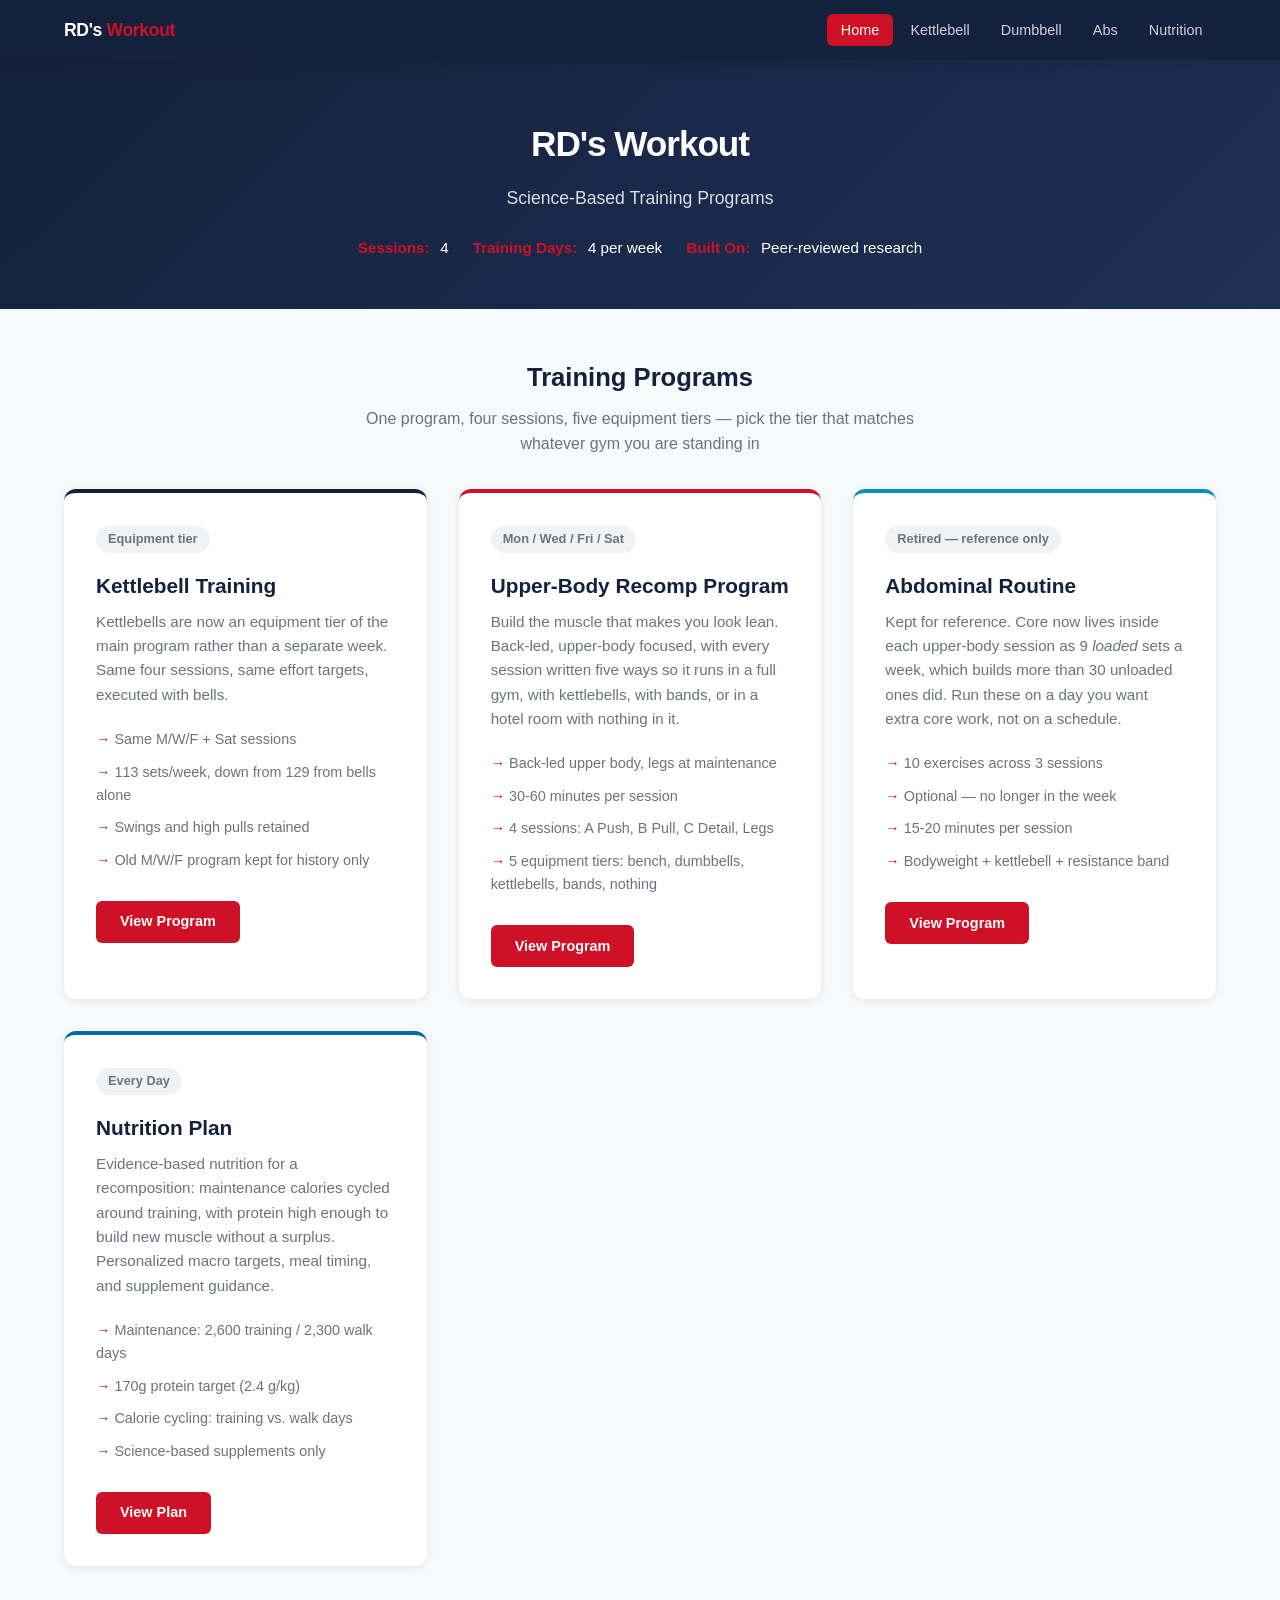
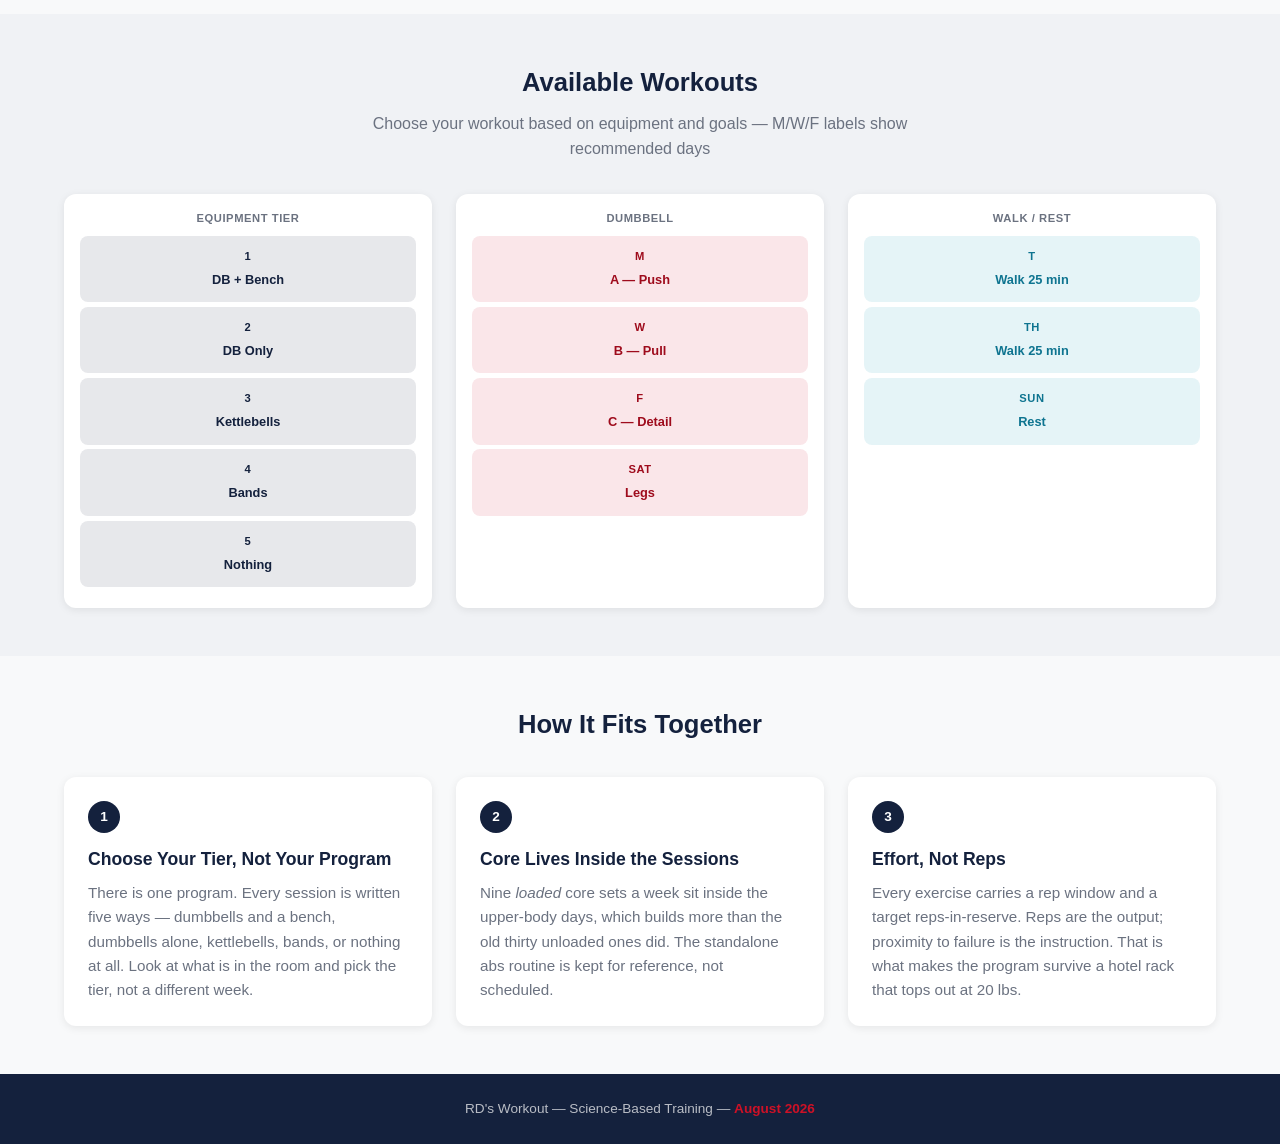
==== commit 0dcd421f: "Fix stale copy: five tiers, retire the two-program framing on the home page" ====
--- a/index.html
+++ b/index.html
@@ -113,10 +113,12 @@
 
         <div class="card-grid" style="grid-template-columns: repeat(auto-fit, minmax(220px, 1fr));">
           <div class="card" style="text-align:center; padding:1rem;">
-            <div style="font-size:0.7rem; text-transform:uppercase; letter-spacing:0.05em; color:var(--gray-600); font-weight:600; margin-bottom:0.5rem;">Kettlebell</div>
-            <div class="week-day kb" style="margin:0.3rem 0;"><span class="week-day-name">M</span>Standard</div>
-            <div class="week-day kb" style="margin:0.3rem 0;"><span class="week-day-name">W</span>Density</div>
-            <div class="week-day kb" style="margin:0.3rem 0;"><span class="week-day-name">F</span>Power</div>
+            <div style="font-size:0.7rem; text-transform:uppercase; letter-spacing:0.05em; color:var(--gray-600); font-weight:600; margin-bottom:0.5rem;">Equipment Tier</div>
+            <div class="week-day kb" style="margin:0.3rem 0;"><span class="week-day-name">1</span>DB + Bench</div>
+            <div class="week-day kb" style="margin:0.3rem 0;"><span class="week-day-name">2</span>DB Only</div>
+            <div class="week-day kb" style="margin:0.3rem 0;"><span class="week-day-name">3</span>Kettlebells</div>
+            <div class="week-day kb" style="margin:0.3rem 0;"><span class="week-day-name">4</span>Bands</div>
+            <div class="week-day kb" style="margin:0.3rem 0;"><span class="week-day-name">5</span>Nothing</div>
           </div>
           <div class="card" style="text-align:center; padding:1rem;">
             <div style="font-size:0.7rem; text-transform:uppercase; letter-spacing:0.05em; color:var(--gray-600); font-weight:600; margin-bottom:0.5rem;">Dumbbell</div>
@@ -139,23 +141,23 @@
     <section class="section">
       <div class="container">
         <div class="section-header">
-          <h2>How They Work Together</h2>
+          <h2>How It Fits Together</h2>
         </div>
         <div class="card-grid">
           <div class="card">
             <div class="card-number">1</div>
-            <h3>Choose Your Goal</h3>
-            <p>The kettlebell program builds all-around strength and conditioning; the dumbbell program is a dedicated cut to lose fat and reveal muscle. Pick the one that matches your goal and your equipment.</p>
+            <h3>Choose Your Tier, Not Your Program</h3>
+            <p>There is one program. Every session is written five ways &mdash; dumbbells and a bench, dumbbells alone, kettlebells, bands, or nothing at all. Look at what is in the room and pick the tier, not a different week.</p>
           </div>
           <div class="card">
             <div class="card-number">2</div>
-            <h3>Complementary Core Work</h3>
-            <p>Pair either full-body program with the abs routine on alternate days. Ab sessions are 15-20 minutes &mdash; short enough to serve as active recovery.</p>
+            <h3>Core Lives Inside the Sessions</h3>
+            <p>Nine <em>loaded</em> core sets a week sit inside the upper-body days, which builds more than the old thirty unloaded ones did. The standalone abs routine is kept for reference, not scheduled.</p>
           </div>
           <div class="card">
             <div class="card-number">3</div>
-            <h3>Built-In Periodization</h3>
-            <p>Both programs use 3 distinct day types that hit strength, hypertrophy, and conditioning. Sunday rest. Science-backed for maximum results.</p>
+            <h3>Effort, Not Reps</h3>
+            <p>Every exercise carries a rep window and a target reps-in-reserve. Reps are the output; proximity to failure is the instruction. That is what makes the program survive a hotel rack that tops out at 20 lbs.</p>
           </div>
         </div>
       </div>
@@ -163,7 +165,7 @@
   </main>
 
   <footer>
-    <p>RD's Workout &mdash; Science-Based Training &mdash; <strong>March 2026</strong></p>
+    <p>RD's Workout &mdash; Science-Based Training &mdash; <strong>August 2026</strong></p>
   </footer>
 
   <script src="js/main.js"></script>
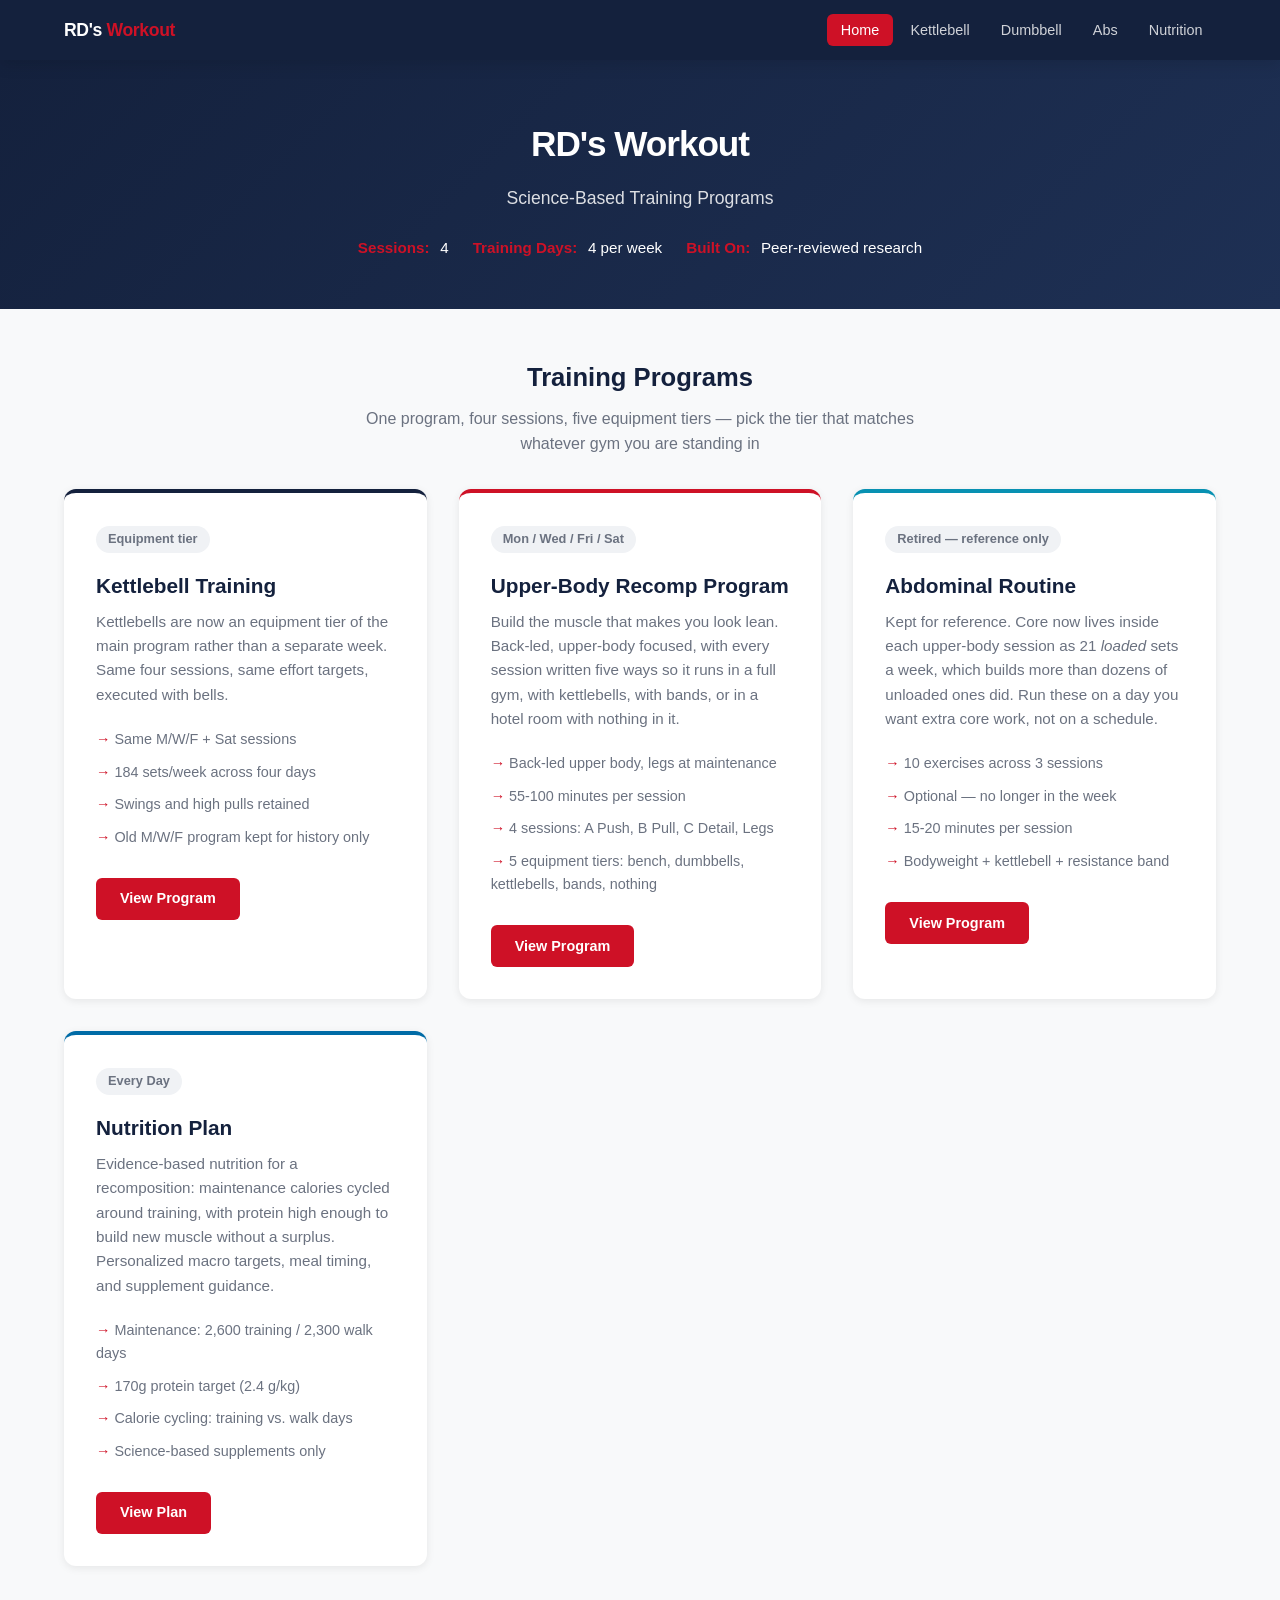
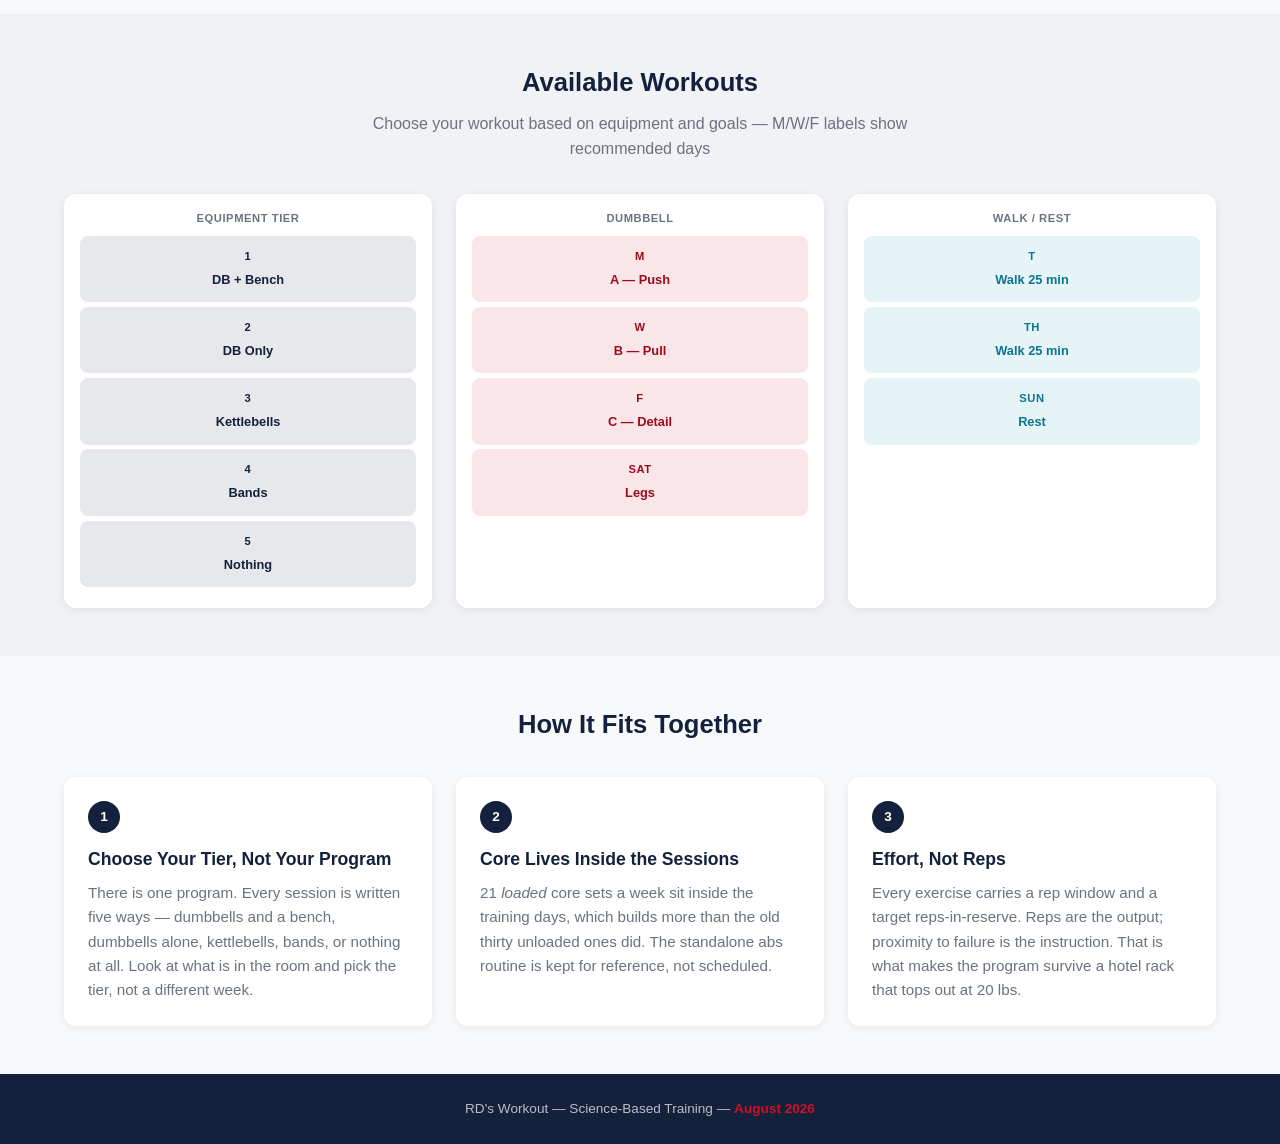
==== commit ec5879c3: "Program v3: every muscle, every session, two complementary exercises Eight exercises on a Wednesday " ====
--- a/index.html
+++ b/index.html
@@ -54,7 +54,7 @@
             <p>Kettlebells are now an equipment tier of the main program rather than a separate week. Same four sessions, same effort targets, executed with bells.</p>
             <ul>
               <li>Same M/W/F + Sat sessions</li>
-              <li>113 sets/week, down from 129 from bells alone</li>
+              <li>184 sets/week across four days</li>
               <li>Swings and high pulls retained</li>
               <li>Old M/W/F program kept for history only</li>
             </ul>
@@ -67,7 +67,7 @@
             <p>Build the muscle that makes you look lean. Back-led, upper-body focused, with every session written five ways so it runs in a full gym, with kettlebells, with bands, or in a hotel room with nothing in it.</p>
             <ul>
               <li>Back-led upper body, legs at maintenance</li>
-              <li>30-60 minutes per session</li>
+              <li>55-100 minutes per session</li>
               <li>4 sessions: A Push, B Pull, C Detail, Legs</li>
               <li>5 equipment tiers: bench, dumbbells, kettlebells, bands, nothing</li>
             </ul>
@@ -77,7 +77,7 @@
           <div class="program-card abs-card">
             <div class="program-schedule">Retired &mdash; reference only</div>
             <h3>Abdominal Routine</h3>
-            <p>Kept for reference. Core now lives inside each upper-body session as 9 <em>loaded</em> sets a week, which builds more than 30 unloaded ones did. Run these on a day you want extra core work, not on a schedule.</p>
+            <p>Kept for reference. Core now lives inside each upper-body session as 21 <em>loaded</em> sets a week, which builds more than dozens of unloaded ones did. Run these on a day you want extra core work, not on a schedule.</p>
             <ul>
               <li>10 exercises across 3 sessions</li>
               <li>Optional &mdash; no longer in the week</li>
@@ -152,7 +152,7 @@
           <div class="card">
             <div class="card-number">2</div>
             <h3>Core Lives Inside the Sessions</h3>
-            <p>Nine <em>loaded</em> core sets a week sit inside the upper-body days, which builds more than the old thirty unloaded ones did. The standalone abs routine is kept for reference, not scheduled.</p>
+            <p>21 <em>loaded</em> core sets a week sit inside the training days, which builds more than the old thirty unloaded ones did. The standalone abs routine is kept for reference, not scheduled.</p>
           </div>
           <div class="card">
             <div class="card-number">3</div>
